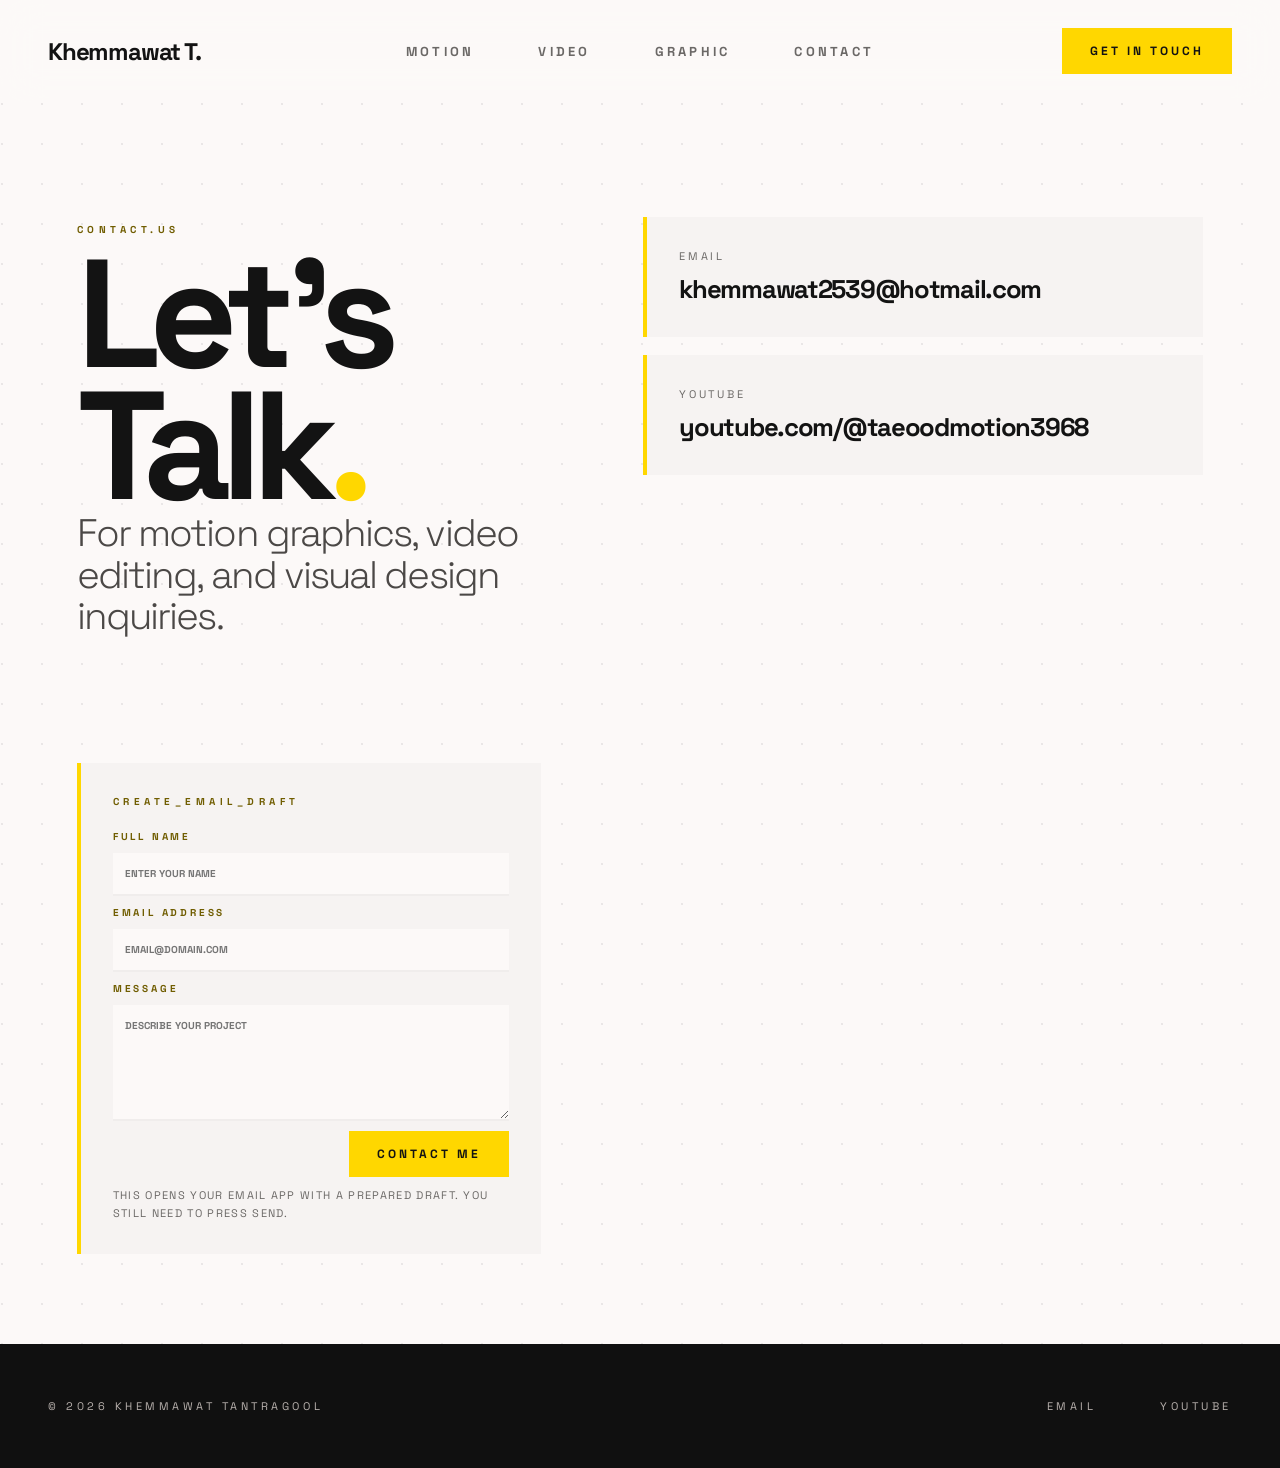
==== contact.html @ a3df1f5e "Add files via upload" ====
<!doctype html>
<html lang="en">
<head>
  <meta charset="utf-8">
  <meta name="viewport" content="width=device-width, initial-scale=1">
  <link rel="preconnect" href="https://fonts.googleapis.com">
  <link rel="preconnect" href="https://fonts.gstatic.com" crossorigin>
  <link href="https://fonts.googleapis.com/css2?family=Space+Grotesk:wght@300;400;500;700;800&display=swap" rel="stylesheet">
  <link rel="stylesheet" href="css/style.css">
  <title>Contact — Khemmawat Tantragool</title>
  <meta name="description" content="Contact Khemmawat Tantragool.">
</head>
<body>
<header class="site-header">
  <a class="brand" href="index.html">Khemmawat T.</a>
  <button class="menu-toggle" type="button" aria-label="Open menu" aria-expanded="false">Menu</button>
  <nav class="site-nav" aria-label="Primary navigation">
    <a href="motion.html">Motion</a>
    <a href="video.html">Video</a>
    <a href="graphic.html">Graphic</a>
    <a href="contact.html">Contact</a>
  </nav>
  <a class="header-cta" href="contact.html">Get In Touch</a>
</header>
<main>
  <section class="contact-page section">
    <div class="contact-hero">
      <span class="eyebrow">contact.us</span>
      <h1>Let’s<br>Talk<span class="dot">.</span></h1>
      <p>For motion graphics, video editing, and visual design inquiries.</p>
    </div>

    <div class="contact-info">
      <a class="contact-link" href="mailto:khemmawat2539@hotmail.com">
        <span>Email</span>
        <strong>khemmawat2539@hotmail.com</strong>
      </a>
      <a class="contact-link" href="https://youtube.com/@taeoodmotion3968?si=3hNbAN0YJ-oHGJOD" target="_blank" rel="noopener">
        <span>YouTube</span>
        <strong>youtube.com/@taeoodmotion3968</strong>
      </a>
    </div>

    <form class="contact-draft" id="contactForm">
      <span class="eyebrow">create_email_draft</span>
      <label>Full name <input id="contactName" name="name" placeholder="ENTER YOUR NAME" required></label>
      <label>Email address <input id="contactEmail" name="email" type="email" placeholder="EMAIL@DOMAIN.COM" required></label>
      <label>Message <textarea id="contactMessage" name="message" placeholder="DESCRIBE YOUR PROJECT" required></textarea></label>
      <button class="button primary" type="submit">Contact Me</button>
      <p class="form-note">This opens your email app with a prepared draft. You still need to press send.</p>
    </form>
  </section>
</main>
<footer class="site-footer">
  <p>© 2026 KHEMMAWAT TANTRAGOOL</p>
  <nav class="footer-links" aria-label="Footer links">
    <a href="mailto:khemmawat2539@hotmail.com">Email</a>
    <a href="https://youtube.com/@taeoodmotion3968?si=3hNbAN0YJ-oHGJOD" target="_blank" rel="noopener">YouTube</a>
  </nav>
</footer>
<div class="video-modal" id="videoModal" aria-hidden="true">
  <div class="modal-backdrop js-close-video"></div>
  <div class="modal-panel" role="dialog" aria-modal="true" aria-labelledby="modalTitle">
    <button class="modal-close js-close-video" type="button" aria-label="Close video">×</button>
    <span class="eyebrow">now_playing</span>
    <h2 id="modalTitle">Project Video</h2>
    <div class="video-frame">
      <iframe id="modalVideo" title="YouTube video player" src="" allow="autoplay; encrypted-media; picture-in-picture" allowfullscreen></iframe>
    </div>
  </div>
</div>
<script src="js/main.js"></script>
</body>
</html>
---- css/style.css ----
:root {
  --deep-carbon: #131313;
  --canvas: #ffffff;
  --surface: #fcf9f8;
  --surface-low: #f6f3f2;
  --surface-container: #f0edec;
  --gold: #ffd700;
  --gold-dark: #705d00;
  --muted: #6b6866;
}

* { box-sizing: border-box; }
html { scroll-behavior: smooth; }
body { margin: 0; font-family: "Space Grotesk", Arial, sans-serif; background: var(--surface); color: var(--deep-carbon); }
a { color: inherit; text-decoration: none; }
img { max-width: 100%; display: block; }
button { font-family: inherit; }

.site-header {
  position: sticky; top: 0; z-index: 50;
  display: grid; grid-template-columns: 1fr auto 1fr; align-items: center; gap: 24px;
  padding: 28px clamp(20px, 4vw, 48px);
  background: rgba(252, 249, 248, .85); backdrop-filter: blur(20px);
}

.brand { font-size: clamp(18px, 2vw, 24px); font-weight: 800; letter-spacing: -0.05em; }
.site-nav { display: flex; gap: clamp(28px, 5vw, 72px); font-size: 13px; font-weight: 700; letter-spacing: .25em; color: var(--muted); text-transform: uppercase; }
.site-nav a:hover { color: var(--deep-carbon); }

.header-cta, .mini-button, .button {
  justify-self: end; border: 0; border-radius: 0; background: var(--gold); color: var(--deep-carbon);
  padding: 15px 28px; font-size: 12px; font-weight: 800; letter-spacing: .25em; text-transform: uppercase;
  transition: transform .2s ease, box-shadow .2s ease, background .2s ease;
  cursor: pointer;
}
.button:hover, .header-cta:hover, .mini-button:hover { transform: translate(-4px, -4px); box-shadow: 4px 4px 0 var(--gold-dark); }
.button.ghost { background: transparent; outline: 2px solid var(--deep-carbon); box-shadow: none; }
.menu-toggle { display: none; }

.section { padding-left: clamp(24px, 6vw, 96px); padding-right: clamp(24px, 6vw, 96px); }

.hero { min-height: 68vh; display: grid; grid-template-columns: 1fr auto; gap: 40px; align-items: end; padding-top: clamp(56px, 8vw, 120px); padding-bottom: clamp(72px, 9vw, 140px); }
.hero h1, .page-hero h1, .contact-page h1 { margin: 0; font-size: clamp(74px, 12vw, 176px); line-height: .86; letter-spacing: -0.07em; font-weight: 800; }
.dot { color: var(--gold); }
.motion-bridge { width: 88px; height: 2px; margin: 52px 0 28px; background: var(--gold); }
.hero p, .page-hero p, .contact-hero p { margin: 0; max-width: 780px; color: #4b4846; font-size: clamp(24px, 3vw, 42px); line-height: 1.08; letter-spacing: -0.05em; font-weight: 300; }
.hero-actions { display: grid; gap: 18px; min-width: 260px; margin-bottom: 16px; }

.eyebrow { display: inline-block; margin-bottom: 12px; color: var(--gold-dark); font-size: 10px; font-weight: 800; letter-spacing: .45em; text-transform: uppercase; }

.profile-band {
  display: grid; grid-template-columns: 1fr 1.15fr 1.25fr; gap: clamp(32px, 6vw, 80px); align-items: center;
  padding-top: 72px; padding-bottom: 72px;
  background: radial-gradient(circle at 2px 2px, rgba(19,19,19,.08) 1px, transparent 1px), var(--surface-low);
  background-size: 40px 40px;
}
.profile-band h2, .section-head h2, .closing-contact h2 { margin: 0; font-size: clamp(42px, 6vw, 76px); line-height: .9; letter-spacing: -0.06em; }
.profile-band p { margin: 0; max-width: 460px; color: #4b4846; font-size: 17px; line-height: 1.65; }
.skill-panel { background: var(--surface); padding: 32px; border-left: 4px solid var(--gold); }
.skill-panel dl { margin: 0; }
.skill-panel div { display: grid; grid-template-columns: 1fr auto; gap: 20px; padding: 12px 0; background-image: linear-gradient(to bottom, transparent calc(100% - 2px), var(--surface-container) 0); }
.skill-panel dt { font-size: 12px; font-weight: 800; text-transform: uppercase; }
.skill-panel dd { margin: 0; color: var(--muted); font-size: 10px; letter-spacing: .12em; text-transform: uppercase; }

.portfolio-list { padding-top: 72px; padding-bottom: 96px; }
.section-head { display: flex; justify-content: space-between; align-items: end; gap: 24px; margin-top: 60px; margin-bottom: 36px; }

.work-grid { display: grid; grid-template-columns: repeat(3, 1fr); gap: clamp(24px, 3vw, 48px); }
.page-grid { row-gap: clamp(32px, 4vw, 56px); }
.work-card { background: var(--surface-container); overflow: hidden; }

.work-media {
  position: relative; display: block; width: 100%; border: 0; padding: 0; cursor: pointer;
  aspect-ratio: 16 / 9; background: var(--deep-carbon); overflow: hidden;
}
.work-media::after { content: ""; position: absolute; inset: 0; background: linear-gradient(to top, rgba(0,0,0,.65), transparent 55%); z-index: 1; }
.work-media img { width: 100%; height: 100%; object-fit: cover; filter: grayscale(100%) contrast(1.05); transition: filter .35s ease, transform .35s ease; }
.work-media:hover img { filter: grayscale(0%) contrast(1.05); transform: scale(1.035); }

.play-button { position: absolute; z-index: 2; inset: 50% auto auto 50%; width: 62px; height: 62px; transform: translate(-50%, -50%); background: var(--canvas); }
.play-button::before { content: ""; position: absolute; left: 25px; top: 20px; border-left: 17px solid var(--deep-carbon); border-top: 11px solid transparent; border-bottom: 11px solid transparent; }
.work-title { position: absolute; z-index: 2; left: 24px; bottom: 22px; color: var(--canvas); font-size: clamp(15px, 1.3vw, 22px); font-weight: 800; letter-spacing: -0.06em; text-transform: uppercase; text-align: left; }

.page-hero { padding-top: clamp(72px, 10vw, 140px); padding-bottom: 50px; }
.page-hero h1 { font-size: clamp(68px, 10vw, 130px); }
.page-hero p { margin-top: 24px; }

.back-wrap { display: flex; justify-content: center; padding: 70px 0 40px; }

.closing-contact {
  display: grid; gap: 32px; justify-items: start;
  background: var(--deep-carbon); color: var(--canvas);
  padding-top: 84px; padding-bottom: 90px;
}
.closing-contact h2 { font-size: clamp(54px, 9vw, 126px); }

.contact-page {
  min-height: 76vh;
  display: grid;
  grid-template-columns: 1fr minmax(300px, 560px);
  gap: clamp(40px, 8vw, 120px);
  padding-top: clamp(70px, 9vw, 130px);
  padding-bottom: 90px;
  background: radial-gradient(circle at 2px 2px, rgba(19,19,19,.08) 1px, transparent 1px), var(--surface);
  background-size: 40px 40px;
}
.contact-page h1 { font-size: clamp(74px, 12vw, 170px); }
.contact-info { display: grid; gap: 18px; align-self: start; }
.contact-link, .contact-draft {
  display: grid; gap: 10px;
  padding: 32px;
  background: var(--surface-low);
  border-left: 4px solid var(--gold);
}
.contact-link span, .form-note { color: var(--muted); font-size: 11px; letter-spacing: .25em; text-transform: uppercase; }
.contact-link strong { font-size: clamp(16px, 2vw, 26px); letter-spacing: -0.05em; overflow-wrap: anywhere; }
.contact-draft { margin-top: 24px; }
.contact-draft label { display: grid; gap: 10px; font-size: 10px; font-weight: 800; letter-spacing: .28em; text-transform: uppercase; color: var(--gold-dark); }
.contact-draft input, .contact-draft textarea {
  width: 100%; border: 0; border-radius: 0; border-bottom: 2px solid var(--surface-container);
  background: var(--surface); color: var(--deep-carbon); padding: 14px 12px; font: inherit; outline: 0;
}
.contact-draft input:focus, .contact-draft textarea:focus { border-bottom-color: var(--gold); }
.contact-draft textarea { min-height: 116px; resize: vertical; }
.form-note { margin: 0; line-height: 1.6; letter-spacing: .12em; }

.video-modal { position: fixed; inset: 0; z-index: 100; display: none; }
.video-modal.is-open { display: block; }
.modal-backdrop { position: absolute; inset: 0; background: rgba(19,19,19,.72); backdrop-filter: blur(10px); }
.modal-panel {
  position: relative; z-index: 1; width: min(1100px, calc(100vw - 32px)); margin: 7vh auto; padding: clamp(22px, 3vw, 42px);
  background: var(--surface); box-shadow: 0 0 40px rgba(19,19,19,.12);
}
.modal-panel h2 { margin: 0 58px 22px 0; font-size: clamp(28px, 4vw, 56px); letter-spacing: -0.06em; line-height: .95; }
.modal-close { position: absolute; top: 18px; right: 18px; width: 48px; height: 48px; border: 0; background: var(--gold); font-size: 34px; line-height: 1; cursor: pointer; }
.video-frame { aspect-ratio: 16 / 9; background: var(--deep-carbon); }
.video-frame iframe { width: 100%; height: 100%; border: 0; }

.site-footer { display: flex; justify-content: space-between; gap: 24px; padding: 44px clamp(24px, 4vw, 48px); background: #101010; color: var(--canvas); }
.site-footer p, .footer-links a { color: #b9b2ae; font-size: 11px; letter-spacing: .32em; text-transform: uppercase; }
.footer-links { display: flex; align-items: center; gap: clamp(22px, 5vw, 72px); }

@media (max-width: 900px) {
  .site-header { grid-template-columns: 1fr auto; }
  .menu-toggle { display: block; border: 0; background: var(--gold); padding: 12px 16px; font-weight: 800; letter-spacing: .18em; text-transform: uppercase; }
  .site-nav, .header-cta { display: none; }
  .site-nav.is-open { display: grid; grid-column: 1 / -1; gap: 18px; padding-top: 18px; }
  .hero, .profile-band, .contact-page { grid-template-columns: 1fr; }
  .hero-actions { width: 100%; max-width: 360px; }
  .work-grid { grid-template-columns: 1fr 1fr; }
}

@media (max-width: 620px) {
  .section { padding-left: 20px; padding-right: 20px; }
  .hero h1, .page-hero h1, .contact-page h1 { font-size: clamp(58px, 17vw, 88px); }
  .hero p, .page-hero p, .contact-hero p { font-size: 25px; }
  .section-head { align-items: start; flex-direction: column; }
  .work-grid { grid-template-columns: 1fr; }
  .contact-link, .contact-draft { padding: 24px; }
  .site-footer { flex-direction: column; }
  .footer-links { align-items: start; flex-direction: column; gap: 16px; }
  .modal-panel { margin-top: 11vh; }
}
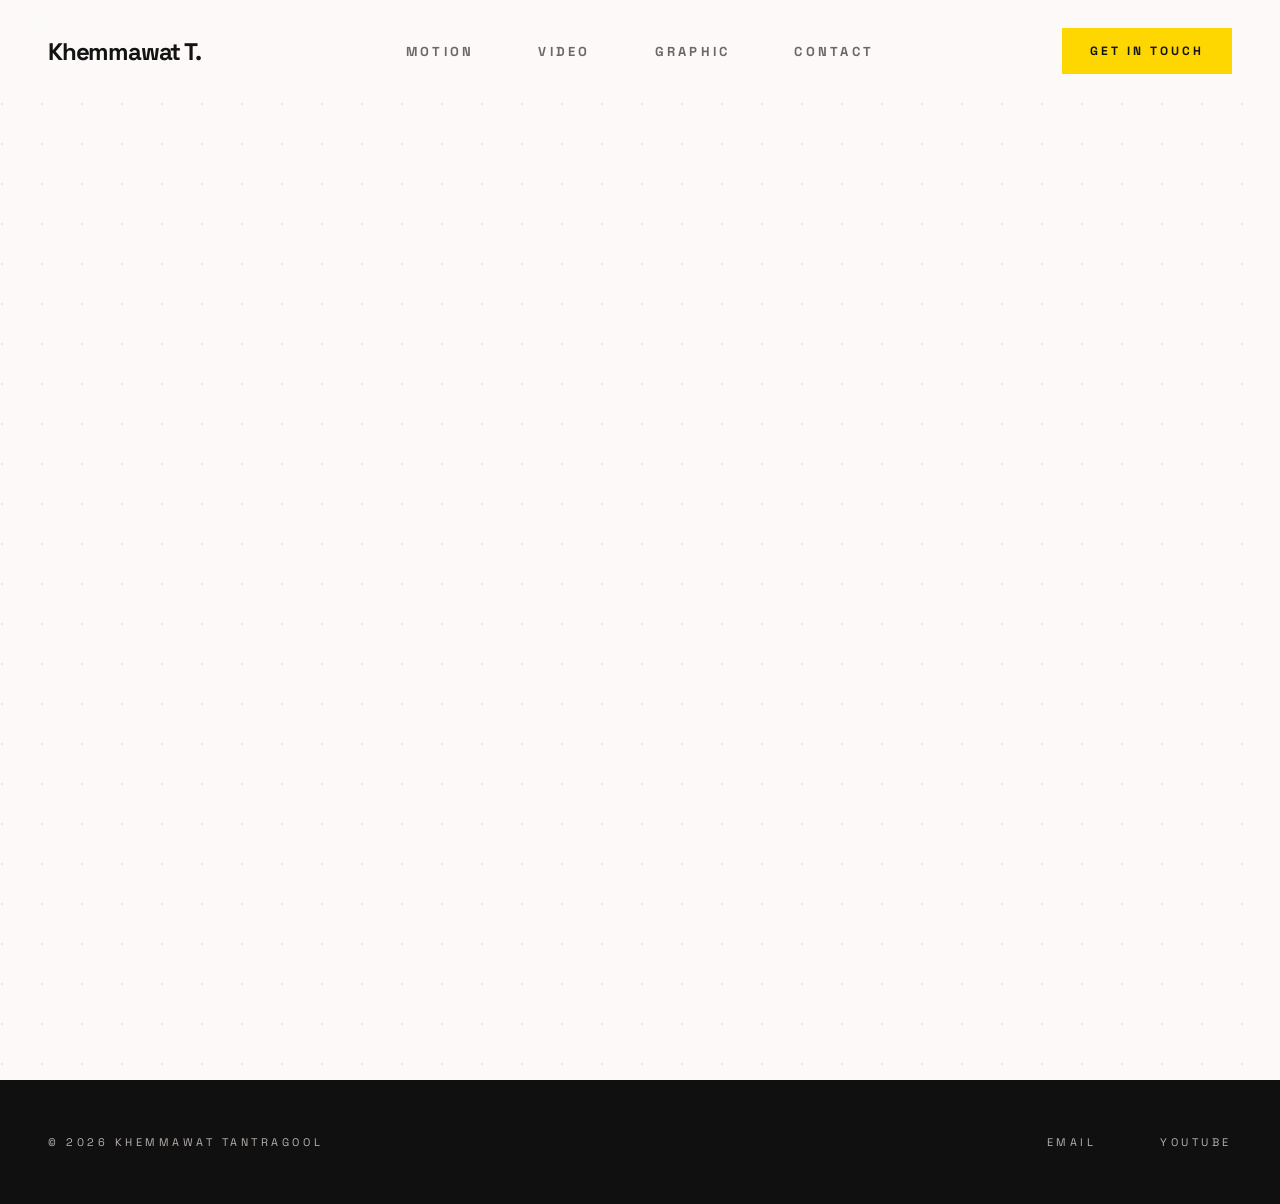
==== commit d8440af7: "Add files via upload" ====
--- a/contact.html
+++ b/contact.html
@@ -24,31 +24,25 @@
 </header>
 <main>
   <section class="contact-page section">
-    <div class="contact-hero">
+    <div class="contact-hero reveal-card">
       <span class="eyebrow">contact.us</span>
       <h1>Let’s<br>Talk<span class="dot">.</span></h1>
       <p>For motion graphics, video editing, and visual design inquiries.</p>
     </div>
-
-    <div class="contact-info">
-      <a class="contact-link" href="mailto:khemmawat2539@hotmail.com">
-        <span>Email</span>
-        <strong>khemmawat2539@hotmail.com</strong>
-      </a>
-      <a class="contact-link" href="https://youtube.com/@taeoodmotion3968?si=3hNbAN0YJ-oHGJOD" target="_blank" rel="noopener">
-        <span>YouTube</span>
-        <strong>youtube.com/@taeoodmotion3968</strong>
-      </a>
+    <div>
+      <div class="contact-info reveal-card">
+        <a class="contact-link" href="mailto:khemmawat2539@hotmail.com"><span>Email</span><strong>khemmawat2539@hotmail.com</strong></a>
+        <a class="contact-link" href="https://youtube.com/@taeoodmotion3968?si=3hNbAN0YJ-oHGJOD" target="_blank" rel="noopener"><span>YouTube</span><strong>youtube.com/@taeoodmotion3968</strong></a>
+      </div>
+      <form class="contact-draft reveal-card" id="contactForm">
+        <span class="eyebrow">create_email_draft</span>
+        <label>Full name <input id="contactName" name="name" placeholder="ENTER YOUR NAME" required></label>
+        <label>Email address <input id="contactEmail" name="email" type="email" placeholder="EMAIL@DOMAIN.COM" required></label>
+        <label>Message <textarea id="contactMessage" name="message" placeholder="DESCRIBE YOUR PROJECT" required></textarea></label>
+        <button class="button primary" type="submit">Contact Me</button>
+        <p class="form-note">This opens your email app with a prepared draft. You still need to press send.</p>
+      </form>
     </div>
-
-    <form class="contact-draft" id="contactForm">
-      <span class="eyebrow">create_email_draft</span>
-      <label>Full name <input id="contactName" name="name" placeholder="ENTER YOUR NAME" required></label>
-      <label>Email address <input id="contactEmail" name="email" type="email" placeholder="EMAIL@DOMAIN.COM" required></label>
-      <label>Message <textarea id="contactMessage" name="message" placeholder="DESCRIBE YOUR PROJECT" required></textarea></label>
-      <button class="button primary" type="submit">Contact Me</button>
-      <p class="form-note">This opens your email app with a prepared draft. You still need to press send.</p>
-    </form>
   </section>
 </main>
 <footer class="site-footer">
@@ -67,8 +61,11 @@
     <div class="video-frame">
       <iframe id="modalVideo" title="YouTube video player" src="" allow="autoplay; encrypted-media; picture-in-picture" allowfullscreen></iframe>
     </div>
+    <a class="watch-youtube" id="watchYouTube" href="#" target="_blank" rel="noopener">Watch on YouTube →</a>
   </div>
 </div>
+<button class="to-top" id="toTop" type="button" aria-label="Scroll to top">↑</button>
+<div class="mouse-dot" id="mouseDot" aria-hidden="true"></div>
 <script src="js/main.js"></script>
 </body>
 </html>
--- a/css/style.css
+++ b/css/style.css
@@ -1,163 +1 @@
-:root {
-  --deep-carbon: #131313;
-  --canvas: #ffffff;
-  --surface: #fcf9f8;
-  --surface-low: #f6f3f2;
-  --surface-container: #f0edec;
-  --gold: #ffd700;
-  --gold-dark: #705d00;
-  --muted: #6b6866;
-}
-
-* { box-sizing: border-box; }
-html { scroll-behavior: smooth; }
-body { margin: 0; font-family: "Space Grotesk", Arial, sans-serif; background: var(--surface); color: var(--deep-carbon); }
-a { color: inherit; text-decoration: none; }
-img { max-width: 100%; display: block; }
-button { font-family: inherit; }
-
-.site-header {
-  position: sticky; top: 0; z-index: 50;
-  display: grid; grid-template-columns: 1fr auto 1fr; align-items: center; gap: 24px;
-  padding: 28px clamp(20px, 4vw, 48px);
-  background: rgba(252, 249, 248, .85); backdrop-filter: blur(20px);
-}
-
-.brand { font-size: clamp(18px, 2vw, 24px); font-weight: 800; letter-spacing: -0.05em; }
-.site-nav { display: flex; gap: clamp(28px, 5vw, 72px); font-size: 13px; font-weight: 700; letter-spacing: .25em; color: var(--muted); text-transform: uppercase; }
-.site-nav a:hover { color: var(--deep-carbon); }
-
-.header-cta, .mini-button, .button {
-  justify-self: end; border: 0; border-radius: 0; background: var(--gold); color: var(--deep-carbon);
-  padding: 15px 28px; font-size: 12px; font-weight: 800; letter-spacing: .25em; text-transform: uppercase;
-  transition: transform .2s ease, box-shadow .2s ease, background .2s ease;
-  cursor: pointer;
-}
-.button:hover, .header-cta:hover, .mini-button:hover { transform: translate(-4px, -4px); box-shadow: 4px 4px 0 var(--gold-dark); }
-.button.ghost { background: transparent; outline: 2px solid var(--deep-carbon); box-shadow: none; }
-.menu-toggle { display: none; }
-
-.section { padding-left: clamp(24px, 6vw, 96px); padding-right: clamp(24px, 6vw, 96px); }
-
-.hero { min-height: 68vh; display: grid; grid-template-columns: 1fr auto; gap: 40px; align-items: end; padding-top: clamp(56px, 8vw, 120px); padding-bottom: clamp(72px, 9vw, 140px); }
-.hero h1, .page-hero h1, .contact-page h1 { margin: 0; font-size: clamp(74px, 12vw, 176px); line-height: .86; letter-spacing: -0.07em; font-weight: 800; }
-.dot { color: var(--gold); }
-.motion-bridge { width: 88px; height: 2px; margin: 52px 0 28px; background: var(--gold); }
-.hero p, .page-hero p, .contact-hero p { margin: 0; max-width: 780px; color: #4b4846; font-size: clamp(24px, 3vw, 42px); line-height: 1.08; letter-spacing: -0.05em; font-weight: 300; }
-.hero-actions { display: grid; gap: 18px; min-width: 260px; margin-bottom: 16px; }
-
-.eyebrow { display: inline-block; margin-bottom: 12px; color: var(--gold-dark); font-size: 10px; font-weight: 800; letter-spacing: .45em; text-transform: uppercase; }
-
-.profile-band {
-  display: grid; grid-template-columns: 1fr 1.15fr 1.25fr; gap: clamp(32px, 6vw, 80px); align-items: center;
-  padding-top: 72px; padding-bottom: 72px;
-  background: radial-gradient(circle at 2px 2px, rgba(19,19,19,.08) 1px, transparent 1px), var(--surface-low);
-  background-size: 40px 40px;
-}
-.profile-band h2, .section-head h2, .closing-contact h2 { margin: 0; font-size: clamp(42px, 6vw, 76px); line-height: .9; letter-spacing: -0.06em; }
-.profile-band p { margin: 0; max-width: 460px; color: #4b4846; font-size: 17px; line-height: 1.65; }
-.skill-panel { background: var(--surface); padding: 32px; border-left: 4px solid var(--gold); }
-.skill-panel dl { margin: 0; }
-.skill-panel div { display: grid; grid-template-columns: 1fr auto; gap: 20px; padding: 12px 0; background-image: linear-gradient(to bottom, transparent calc(100% - 2px), var(--surface-container) 0); }
-.skill-panel dt { font-size: 12px; font-weight: 800; text-transform: uppercase; }
-.skill-panel dd { margin: 0; color: var(--muted); font-size: 10px; letter-spacing: .12em; text-transform: uppercase; }
-
-.portfolio-list { padding-top: 72px; padding-bottom: 96px; }
-.section-head { display: flex; justify-content: space-between; align-items: end; gap: 24px; margin-top: 60px; margin-bottom: 36px; }
-
-.work-grid { display: grid; grid-template-columns: repeat(3, 1fr); gap: clamp(24px, 3vw, 48px); }
-.page-grid { row-gap: clamp(32px, 4vw, 56px); }
-.work-card { background: var(--surface-container); overflow: hidden; }
-
-.work-media {
-  position: relative; display: block; width: 100%; border: 0; padding: 0; cursor: pointer;
-  aspect-ratio: 16 / 9; background: var(--deep-carbon); overflow: hidden;
-}
-.work-media::after { content: ""; position: absolute; inset: 0; background: linear-gradient(to top, rgba(0,0,0,.65), transparent 55%); z-index: 1; }
-.work-media img { width: 100%; height: 100%; object-fit: cover; filter: grayscale(100%) contrast(1.05); transition: filter .35s ease, transform .35s ease; }
-.work-media:hover img { filter: grayscale(0%) contrast(1.05); transform: scale(1.035); }
-
-.play-button { position: absolute; z-index: 2; inset: 50% auto auto 50%; width: 62px; height: 62px; transform: translate(-50%, -50%); background: var(--canvas); }
-.play-button::before { content: ""; position: absolute; left: 25px; top: 20px; border-left: 17px solid var(--deep-carbon); border-top: 11px solid transparent; border-bottom: 11px solid transparent; }
-.work-title { position: absolute; z-index: 2; left: 24px; bottom: 22px; color: var(--canvas); font-size: clamp(15px, 1.3vw, 22px); font-weight: 800; letter-spacing: -0.06em; text-transform: uppercase; text-align: left; }
-
-.page-hero { padding-top: clamp(72px, 10vw, 140px); padding-bottom: 50px; }
-.page-hero h1 { font-size: clamp(68px, 10vw, 130px); }
-.page-hero p { margin-top: 24px; }
-
-.back-wrap { display: flex; justify-content: center; padding: 70px 0 40px; }
-
-.closing-contact {
-  display: grid; gap: 32px; justify-items: start;
-  background: var(--deep-carbon); color: var(--canvas);
-  padding-top: 84px; padding-bottom: 90px;
-}
-.closing-contact h2 { font-size: clamp(54px, 9vw, 126px); }
-
-.contact-page {
-  min-height: 76vh;
-  display: grid;
-  grid-template-columns: 1fr minmax(300px, 560px);
-  gap: clamp(40px, 8vw, 120px);
-  padding-top: clamp(70px, 9vw, 130px);
-  padding-bottom: 90px;
-  background: radial-gradient(circle at 2px 2px, rgba(19,19,19,.08) 1px, transparent 1px), var(--surface);
-  background-size: 40px 40px;
-}
-.contact-page h1 { font-size: clamp(74px, 12vw, 170px); }
-.contact-info { display: grid; gap: 18px; align-self: start; }
-.contact-link, .contact-draft {
-  display: grid; gap: 10px;
-  padding: 32px;
-  background: var(--surface-low);
-  border-left: 4px solid var(--gold);
-}
-.contact-link span, .form-note { color: var(--muted); font-size: 11px; letter-spacing: .25em; text-transform: uppercase; }
-.contact-link strong { font-size: clamp(16px, 2vw, 26px); letter-spacing: -0.05em; overflow-wrap: anywhere; }
-.contact-draft { margin-top: 24px; }
-.contact-draft label { display: grid; gap: 10px; font-size: 10px; font-weight: 800; letter-spacing: .28em; text-transform: uppercase; color: var(--gold-dark); }
-.contact-draft input, .contact-draft textarea {
-  width: 100%; border: 0; border-radius: 0; border-bottom: 2px solid var(--surface-container);
-  background: var(--surface); color: var(--deep-carbon); padding: 14px 12px; font: inherit; outline: 0;
-}
-.contact-draft input:focus, .contact-draft textarea:focus { border-bottom-color: var(--gold); }
-.contact-draft textarea { min-height: 116px; resize: vertical; }
-.form-note { margin: 0; line-height: 1.6; letter-spacing: .12em; }
-
-.video-modal { position: fixed; inset: 0; z-index: 100; display: none; }
-.video-modal.is-open { display: block; }
-.modal-backdrop { position: absolute; inset: 0; background: rgba(19,19,19,.72); backdrop-filter: blur(10px); }
-.modal-panel {
-  position: relative; z-index: 1; width: min(1100px, calc(100vw - 32px)); margin: 7vh auto; padding: clamp(22px, 3vw, 42px);
-  background: var(--surface); box-shadow: 0 0 40px rgba(19,19,19,.12);
-}
-.modal-panel h2 { margin: 0 58px 22px 0; font-size: clamp(28px, 4vw, 56px); letter-spacing: -0.06em; line-height: .95; }
-.modal-close { position: absolute; top: 18px; right: 18px; width: 48px; height: 48px; border: 0; background: var(--gold); font-size: 34px; line-height: 1; cursor: pointer; }
-.video-frame { aspect-ratio: 16 / 9; background: var(--deep-carbon); }
-.video-frame iframe { width: 100%; height: 100%; border: 0; }
-
-.site-footer { display: flex; justify-content: space-between; gap: 24px; padding: 44px clamp(24px, 4vw, 48px); background: #101010; color: var(--canvas); }
-.site-footer p, .footer-links a { color: #b9b2ae; font-size: 11px; letter-spacing: .32em; text-transform: uppercase; }
-.footer-links { display: flex; align-items: center; gap: clamp(22px, 5vw, 72px); }
-
-@media (max-width: 900px) {
-  .site-header { grid-template-columns: 1fr auto; }
-  .menu-toggle { display: block; border: 0; background: var(--gold); padding: 12px 16px; font-weight: 800; letter-spacing: .18em; text-transform: uppercase; }
-  .site-nav, .header-cta { display: none; }
-  .site-nav.is-open { display: grid; grid-column: 1 / -1; gap: 18px; padding-top: 18px; }
-  .hero, .profile-band, .contact-page { grid-template-columns: 1fr; }
-  .hero-actions { width: 100%; max-width: 360px; }
-  .work-grid { grid-template-columns: 1fr 1fr; }
-}
-
-@media (max-width: 620px) {
-  .section { padding-left: 20px; padding-right: 20px; }
-  .hero h1, .page-hero h1, .contact-page h1 { font-size: clamp(58px, 17vw, 88px); }
-  .hero p, .page-hero p, .contact-hero p { font-size: 25px; }
-  .section-head { align-items: start; flex-direction: column; }
-  .work-grid { grid-template-columns: 1fr; }
-  .contact-link, .contact-draft { padding: 24px; }
-  .site-footer { flex-direction: column; }
-  .footer-links { align-items: start; flex-direction: column; gap: 16px; }
-  .modal-panel { margin-top: 11vh; }
-}
+:root{--deep-carbon:#131313;--canvas:#fff;--surface:#fcf9f8;--surface-low:#f6f3f2;--surface-container:#f0edec;--gold:#ffd700;--gold-dark:#705d00;--muted:#6b6866}*{box-sizing:border-box}html{scroll-behavior:smooth}body{margin:0;font-family:"Space Grotesk",Arial,sans-serif;background:var(--surface);color:var(--deep-carbon)}a{color:inherit;text-decoration:none}img{max-width:100%;display:block}button{font-family:inherit}.site-header{position:sticky;top:0;z-index:50;display:grid;grid-template-columns:1fr auto 1fr;align-items:center;gap:24px;padding:28px clamp(20px,4vw,48px);background:rgba(252,249,248,.85);backdrop-filter:blur(20px)}.brand{font-size:clamp(18px,2vw,24px);font-weight:800;letter-spacing:-.05em}.site-nav{display:flex;gap:clamp(28px,5vw,72px);font-size:13px;font-weight:700;letter-spacing:.25em;color:var(--muted);text-transform:uppercase}.site-nav a:hover{color:var(--deep-carbon)}.header-cta,.mini-button,.button{justify-self:end;border:0;border-radius:0;background:var(--gold);color:var(--deep-carbon);padding:15px 28px;font-size:12px;font-weight:800;letter-spacing:.25em;text-transform:uppercase;transition:transform .2s ease,box-shadow .2s ease,background .2s ease;cursor:pointer}.button:hover,.header-cta:hover,.mini-button:hover{transform:translate(-4px,-4px);box-shadow:4px 4px 0 var(--gold-dark)}.button.ghost{background:transparent;outline:2px solid var(--deep-carbon);box-shadow:none}.menu-toggle{display:none}.section{padding-left:clamp(24px,6vw,96px);padding-right:clamp(24px,6vw,96px)}.hero{min-height:68vh;display:grid;grid-template-columns:1fr auto;gap:40px;align-items:end;padding-top:clamp(56px,8vw,120px);padding-bottom:clamp(72px,9vw,140px)}.hero h1,.page-hero h1,.contact-page h1{margin:0;font-size:clamp(74px,12vw,176px);line-height:.86;letter-spacing:-.07em;font-weight:800}.dot{color:var(--gold)}.motion-bridge{width:88px;height:2px;margin:52px 0 28px;background:var(--gold)}.hero p,.page-hero p,.contact-hero p{margin:0;max-width:780px;color:#4b4846;font-size:clamp(24px,3vw,42px);line-height:1.08;letter-spacing:-.05em;font-weight:300}.hero-actions{display:grid;gap:18px;min-width:260px;margin-bottom:16px}.eyebrow{display:inline-block;margin-bottom:12px;color:var(--gold-dark);font-size:10px;font-weight:800;letter-spacing:.45em;text-transform:uppercase}.project-count{display:inline-block;margin-top:12px;color:var(--gold-dark);font-size:12px;font-weight:800;letter-spacing:.32em;text-transform:uppercase}.hero-count{margin:18px 0 24px}.profile-band{display:grid;grid-template-columns:1fr 1.15fr 1.25fr;gap:clamp(32px,6vw,80px);align-items:center;padding-top:72px;padding-bottom:72px;background:radial-gradient(circle at 2px 2px,rgba(19,19,19,.08) 1px,transparent 1px),var(--surface-low);background-size:40px 40px}.profile-band h2,.section-head h2,.closing-contact h2{margin:0;font-size:clamp(42px,6vw,76px);line-height:.9;letter-spacing:-.06em}.profile-band p{margin:0;max-width:460px;color:#4b4846;font-size:17px;line-height:1.65}.skill-panel{background:var(--surface);padding:32px;border-left:4px solid var(--gold)}.skill-panel dl{margin:0}.skill-panel div{display:grid;grid-template-columns:1fr auto;gap:20px;padding:12px 0;background-image:linear-gradient(to bottom,transparent calc(100% - 2px),var(--surface-container) 0)}.skill-panel dt{font-size:12px;font-weight:800;text-transform:uppercase}.skill-panel dd{margin:0;color:var(--muted);font-size:10px;letter-spacing:.12em;text-transform:uppercase}.portfolio-list{padding-top:72px;padding-bottom:96px}.section-head{display:flex;justify-content:space-between;align-items:end;gap:24px;margin-top:60px;margin-bottom:36px}.work-grid{display:grid;grid-template-columns:repeat(3,1fr);gap:clamp(24px,3vw,48px)}.page-grid{row-gap:clamp(32px,4vw,56px)}.work-card{background:var(--surface-container);overflow:hidden}.work-media{position:relative;display:block;width:100%;border:0;padding:0;cursor:pointer;aspect-ratio:16/9;background:var(--deep-carbon);overflow:hidden}.work-media::after{content:"";position:absolute;inset:0;background:linear-gradient(to top,rgba(0,0,0,.65),transparent 55%);z-index:1}.work-media img{width:100%;height:100%;object-fit:cover;filter:grayscale(100%) contrast(1.05);transition:filter .35s ease,transform .35s ease}.work-media:hover img,.work-card.is-active .work-media img{filter:grayscale(0%) contrast(1.05);transform:scale(1.035)}.play-button{position:absolute;z-index:2;inset:50% auto auto 50%;width:62px;height:62px;transform:translate(-50%,-50%);border:1px solid var(--gold);border-radius:50%;background:rgba(19,19,19,.38);backdrop-filter:blur(6px);transition:transform .2s ease,border-width .2s ease,background .2s ease}.work-media:hover .play-button,.work-card.is-active .play-button{transform:translate(-50%,-50%) scale(1.08);border-width:2px;background:rgba(19,19,19,.48)}.play-button::before{content:"";position:absolute;left:25px;top:20px;border-left:17px solid var(--canvas);border-top:11px solid transparent;border-bottom:11px solid transparent}.work-title{position:absolute;z-index:2;left:24px;bottom:22px;color:var(--canvas);font-size:clamp(15px,1.3vw,22px);font-weight:800;letter-spacing:-.06em;text-transform:uppercase;text-align:left}.playlist-card{background:var(--gold);min-height:100%}.playlist-link{display:flex;flex-direction:column;justify-content:space-between;min-height:100%;aspect-ratio:16/9;padding:clamp(24px,3vw,42px);background:var(--gold);color:var(--deep-carbon);transition:transform .25s ease,box-shadow .25s ease}.playlist-link:hover{transform:translate(-4px,-4px) scale(1.01);box-shadow:8px 8px 0 var(--gold-dark)}.playlist-count{font-size:clamp(32px,4vw,58px);font-weight:800;line-height:.88;letter-spacing:-.07em;text-transform:uppercase}.playlist-label{font-size:clamp(14px,1.4vw,22px);font-weight:800;line-height:1.05;letter-spacing:.12em;text-transform:uppercase}.page-hero{padding-top:clamp(72px,10vw,140px);padding-bottom:50px}.page-hero h1{font-size:clamp(68px,10vw,130px)}.page-hero p{margin-top:8px}.back-wrap{display:flex;justify-content:center;padding:70px 0 40px}.closing-contact{display:grid;gap:32px;justify-items:start;background:var(--deep-carbon);color:var(--canvas);padding-top:84px;padding-bottom:90px}.closing-contact h2{font-size:clamp(54px,9vw,126px)}.contact-page{min-height:76vh;display:grid;grid-template-columns:1fr minmax(300px,560px);gap:clamp(40px,8vw,120px);padding-top:clamp(70px,9vw,130px);padding-bottom:90px;background:radial-gradient(circle at 2px 2px,rgba(19,19,19,.08) 1px,transparent 1px),var(--surface);background-size:40px 40px}.contact-page h1{font-size:clamp(74px,12vw,170px)}.contact-info{display:grid;gap:18px;align-self:start}.contact-link,.contact-draft{display:grid;gap:10px;padding:32px;background:var(--surface-low);border-left:4px solid var(--gold)}.contact-link span,.form-note{color:var(--muted);font-size:11px;letter-spacing:.25em;text-transform:uppercase}.contact-link strong{font-size:clamp(16px,2vw,26px);letter-spacing:-.05em;overflow-wrap:anywhere}.contact-draft{margin-top:24px}.contact-draft label{display:grid;gap:10px;font-size:10px;font-weight:800;letter-spacing:.28em;text-transform:uppercase;color:var(--gold-dark)}.contact-draft input,.contact-draft textarea{width:100%;border:0;border-radius:0;border-bottom:2px solid var(--surface-container);background:var(--surface);color:var(--deep-carbon);padding:14px 12px;font:inherit;outline:0}.contact-draft input:focus,.contact-draft textarea:focus{border-bottom-color:var(--gold)}.contact-draft textarea{min-height:116px;resize:vertical}.form-note{margin:0;line-height:1.6;letter-spacing:.12em}.video-modal{position:fixed;inset:0;z-index:100;display:none}.video-modal.is-open{display:block}.modal-backdrop{position:absolute;inset:0;background:rgba(19,19,19,.72);backdrop-filter:blur(10px)}.modal-panel{position:relative;z-index:1;width:min(1100px,calc(100vw - 32px));margin:7vh auto;padding:clamp(22px,3vw,42px);background:var(--surface);box-shadow:0 0 40px rgba(19,19,19,.12)}.modal-panel h2{margin:0 58px 22px 0;font-size:clamp(28px,4vw,56px);letter-spacing:-.06em;line-height:.95}.modal-close{position:absolute;top:18px;right:18px;width:48px;height:48px;border:0;background:var(--gold);font-size:34px;line-height:1;cursor:pointer}.video-frame{aspect-ratio:16/9;background:var(--deep-carbon)}.video-frame iframe{width:100%;height:100%;border:0}.watch-youtube{display:inline-block;margin-top:18px;color:var(--gold-dark);font-size:12px;font-weight:800;letter-spacing:.22em;text-transform:uppercase}.to-top{position:fixed;right:22px;bottom:22px;z-index:60;width:48px;height:48px;border:0;border-radius:0;background:var(--gold);color:var(--deep-carbon);font-size:24px;font-weight:800;cursor:pointer;opacity:0;transform:translateY(20px);pointer-events:none;transition:opacity .25s ease,transform .25s ease,box-shadow .2s ease}.to-top.is-visible{opacity:1;transform:translateY(0);pointer-events:auto}.to-top:hover{box-shadow:4px 4px 0 var(--gold-dark);transform:translate(-4px,-4px)}.mouse-dot{position:fixed;z-index:200;left:0;top:0;width:13px;height:13px;border-radius:50%;background:var(--gold);pointer-events:none;opacity:0;transform:translate(-50%,-50%);transition:opacity .18s ease,width .18s ease,height .18s ease;mix-blend-mode:normal}.mouse-dot.is-visible{opacity:1}.reveal-card{opacity:0;transform:translateY(28px);transition:opacity .55s ease,transform .55s ease}.reveal-card.is-revealed{opacity:1;transform:translateY(0)}.site-footer{display:flex;justify-content:space-between;gap:24px;padding:44px clamp(24px,4vw,48px);background:#101010;color:var(--canvas)}.site-footer p,.footer-links a{color:#b9b2ae;font-size:11px;letter-spacing:.32em;text-transform:uppercase}.footer-links{display:flex;align-items:center;gap:clamp(22px,5vw,72px)}@media (max-width:900px){.site-header{grid-template-columns:1fr auto}.menu-toggle{display:block;border:0;background:var(--gold);padding:12px 16px;font-weight:800;letter-spacing:.18em;text-transform:uppercase}.site-nav,.header-cta{display:none}.site-nav.is-open{display:grid;grid-column:1/-1;gap:18px;padding-top:18px}.hero,.profile-band,.contact-page{grid-template-columns:1fr}.hero-actions{width:100%;max-width:360px}.work-grid{grid-template-columns:1fr 1fr}}@media (max-width:620px){.section{padding-left:20px;padding-right:20px}.hero{padding-top:56px;padding-bottom:72px}.hero h1,.page-hero h1,.contact-page h1{font-size:clamp(58px,17vw,88px)}.hero p,.page-hero p,.contact-hero p{font-size:25px}.section-head{align-items:start;flex-direction:column}.work-grid{grid-template-columns:1fr}.featured-grid .work-card:nth-child(n+2){display:none}.portfolio-list{padding-top:40px;padding-bottom:64px}.section-head{margin-top:42px;margin-bottom:22px}.profile-band{padding-top:56px;padding-bottom:56px}.contact-link,.contact-draft{padding:24px}.site-footer{flex-direction:column}.footer-links{align-items:start;flex-direction:column;gap:16px}.modal-panel{margin-top:11vh}.mouse-dot{display:none}.work-media img{filter:grayscale(0%) contrast(1.05)}.play-button{width:54px;height:54px}.play-button::before{left:22px;top:17px}}
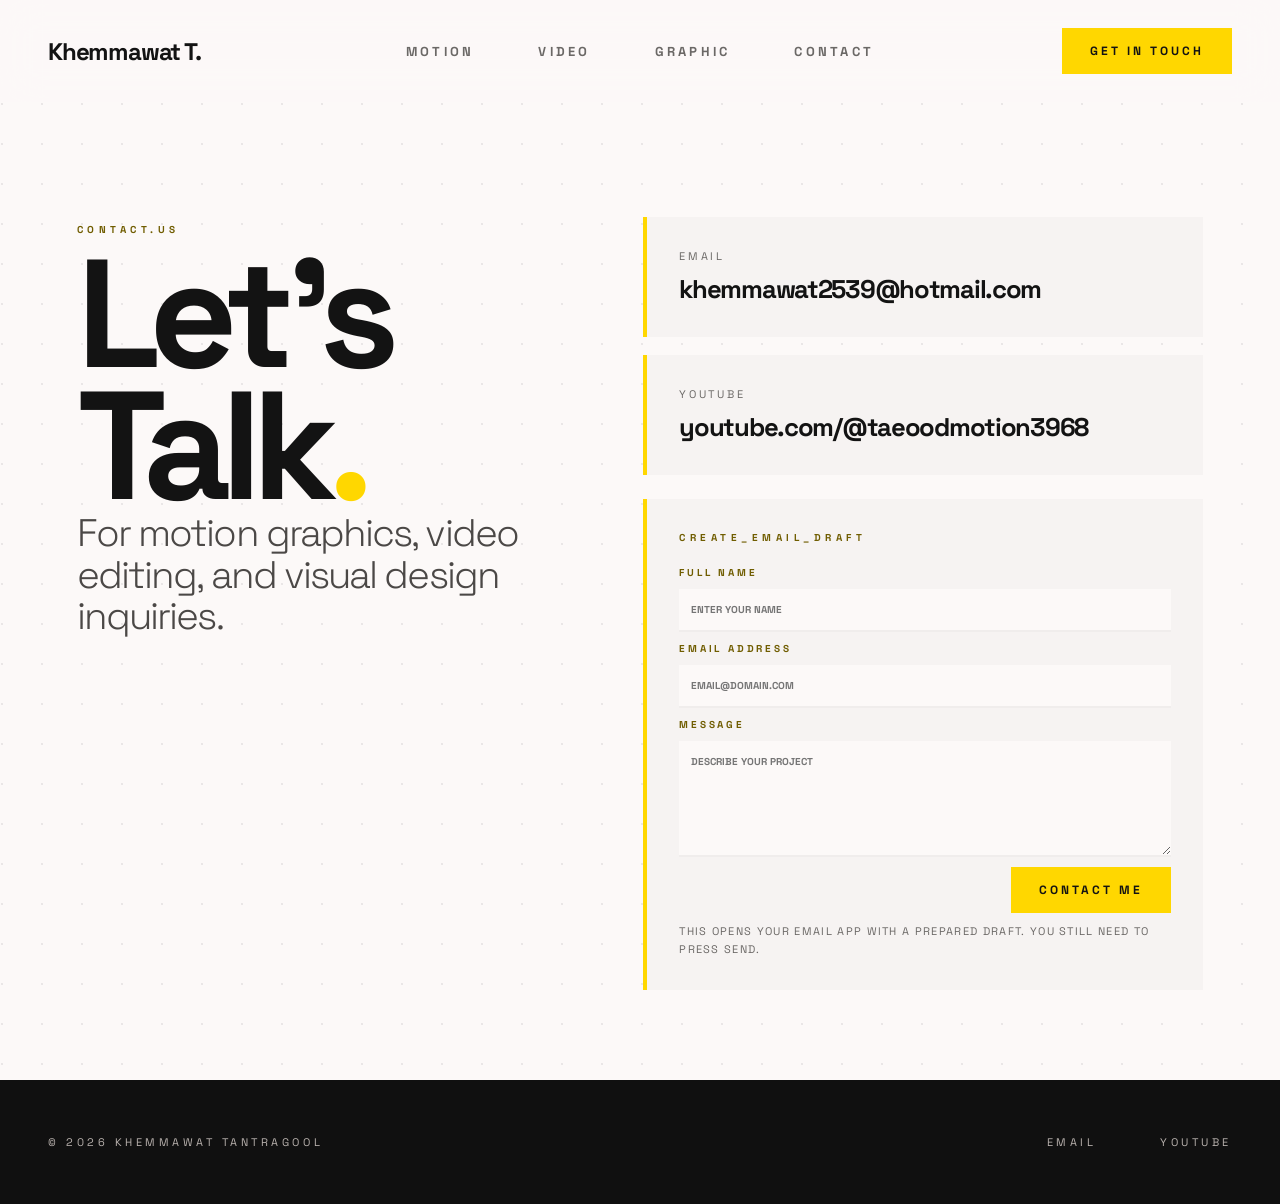
==== commit 92cf756c: "Add files via upload" ====
--- a/contact.html
+++ b/contact.html
@@ -1,14 +1,14 @@
 <!doctype html>
 <html lang="en">
 <head>
-  <meta charset="utf-8">
-  <meta name="viewport" content="width=device-width, initial-scale=1">
-  <link rel="preconnect" href="https://fonts.googleapis.com">
-  <link rel="preconnect" href="https://fonts.gstatic.com" crossorigin>
-  <link href="https://fonts.googleapis.com/css2?family=Space+Grotesk:wght@300;400;500;700;800&display=swap" rel="stylesheet">
-  <link rel="stylesheet" href="css/style.css">
-  <title>Contact — Khemmawat Tantragool</title>
-  <meta name="description" content="Contact Khemmawat Tantragool.">
+<meta charset="utf-8">
+<meta name="viewport" content="width=device-width, initial-scale=1">
+<link rel="preconnect" href="https://fonts.googleapis.com">
+<link rel="preconnect" href="https://fonts.gstatic.com" crossorigin>
+<link href="https://fonts.googleapis.com/css2?family=Space+Grotesk:wght@300;400;500;700;800&display=swap" rel="stylesheet">
+<link rel="stylesheet" href="css/style.css">
+<title>Contact — Khemmawat Tantragool</title>
+<meta name="description" content="Contact Khemmawat Tantragool.">
 </head>
 <body>
 <header class="site-header">
@@ -22,19 +22,28 @@
   </nav>
   <a class="header-cta" href="contact.html">Get In Touch</a>
 </header>
+
 <main>
   <section class="contact-page section">
-    <div class="contact-hero reveal-card">
+    <div class="contact-hero js-reveal">
       <span class="eyebrow">contact.us</span>
       <h1>Let’s<br>Talk<span class="dot">.</span></h1>
       <p>For motion graphics, video editing, and visual design inquiries.</p>
     </div>
+
     <div>
-      <div class="contact-info reveal-card">
-        <a class="contact-link" href="mailto:khemmawat2539@hotmail.com"><span>Email</span><strong>khemmawat2539@hotmail.com</strong></a>
-        <a class="contact-link" href="https://youtube.com/@taeoodmotion3968?si=3hNbAN0YJ-oHGJOD" target="_blank" rel="noopener"><span>YouTube</span><strong>youtube.com/@taeoodmotion3968</strong></a>
+      <div class="contact-info js-reveal">
+        <a class="contact-link" href="mailto:khemmawat2539@hotmail.com">
+          <span>Email</span>
+          <strong>khemmawat2539@hotmail.com</strong>
+        </a>
+        <a class="contact-link" href="https://youtube.com/@taeoodmotion3968?si=3hNbAN0YJ-oHGJOD" target="_blank" rel="noopener">
+          <span>YouTube</span>
+          <strong>youtube.com/@taeoodmotion3968</strong>
+        </a>
       </div>
-      <form class="contact-draft reveal-card" id="contactForm">
+
+      <form class="contact-draft js-reveal" id="contactForm">
         <span class="eyebrow">create_email_draft</span>
         <label>Full name <input id="contactName" name="name" placeholder="ENTER YOUR NAME" required></label>
         <label>Email address <input id="contactEmail" name="email" type="email" placeholder="EMAIL@DOMAIN.COM" required></label>
@@ -45,6 +54,7 @@
     </div>
   </section>
 </main>
+
 <footer class="site-footer">
   <p>© 2026 KHEMMAWAT TANTRAGOOL</p>
   <nav class="footer-links" aria-label="Footer links">
@@ -68,4 +78,4 @@
 <div class="mouse-dot" id="mouseDot" aria-hidden="true"></div>
 <script src="js/main.js"></script>
 </body>
-</html>+</html>
--- a/css/style.css
+++ b/css/style.css
@@ -1 +1,407 @@
-:root{--deep-carbon:#131313;--canvas:#fff;--surface:#fcf9f8;--surface-low:#f6f3f2;--surface-container:#f0edec;--gold:#ffd700;--gold-dark:#705d00;--muted:#6b6866}*{box-sizing:border-box}html{scroll-behavior:smooth}body{margin:0;font-family:"Space Grotesk",Arial,sans-serif;background:var(--surface);color:var(--deep-carbon)}a{color:inherit;text-decoration:none}img{max-width:100%;display:block}button{font-family:inherit}.site-header{position:sticky;top:0;z-index:50;display:grid;grid-template-columns:1fr auto 1fr;align-items:center;gap:24px;padding:28px clamp(20px,4vw,48px);background:rgba(252,249,248,.85);backdrop-filter:blur(20px)}.brand{font-size:clamp(18px,2vw,24px);font-weight:800;letter-spacing:-.05em}.site-nav{display:flex;gap:clamp(28px,5vw,72px);font-size:13px;font-weight:700;letter-spacing:.25em;color:var(--muted);text-transform:uppercase}.site-nav a:hover{color:var(--deep-carbon)}.header-cta,.mini-button,.button{justify-self:end;border:0;border-radius:0;background:var(--gold);color:var(--deep-carbon);padding:15px 28px;font-size:12px;font-weight:800;letter-spacing:.25em;text-transform:uppercase;transition:transform .2s ease,box-shadow .2s ease,background .2s ease;cursor:pointer}.button:hover,.header-cta:hover,.mini-button:hover{transform:translate(-4px,-4px);box-shadow:4px 4px 0 var(--gold-dark)}.button.ghost{background:transparent;outline:2px solid var(--deep-carbon);box-shadow:none}.menu-toggle{display:none}.section{padding-left:clamp(24px,6vw,96px);padding-right:clamp(24px,6vw,96px)}.hero{min-height:68vh;display:grid;grid-template-columns:1fr auto;gap:40px;align-items:end;padding-top:clamp(56px,8vw,120px);padding-bottom:clamp(72px,9vw,140px)}.hero h1,.page-hero h1,.contact-page h1{margin:0;font-size:clamp(74px,12vw,176px);line-height:.86;letter-spacing:-.07em;font-weight:800}.dot{color:var(--gold)}.motion-bridge{width:88px;height:2px;margin:52px 0 28px;background:var(--gold)}.hero p,.page-hero p,.contact-hero p{margin:0;max-width:780px;color:#4b4846;font-size:clamp(24px,3vw,42px);line-height:1.08;letter-spacing:-.05em;font-weight:300}.hero-actions{display:grid;gap:18px;min-width:260px;margin-bottom:16px}.eyebrow{display:inline-block;margin-bottom:12px;color:var(--gold-dark);font-size:10px;font-weight:800;letter-spacing:.45em;text-transform:uppercase}.project-count{display:inline-block;margin-top:12px;color:var(--gold-dark);font-size:12px;font-weight:800;letter-spacing:.32em;text-transform:uppercase}.hero-count{margin:18px 0 24px}.profile-band{display:grid;grid-template-columns:1fr 1.15fr 1.25fr;gap:clamp(32px,6vw,80px);align-items:center;padding-top:72px;padding-bottom:72px;background:radial-gradient(circle at 2px 2px,rgba(19,19,19,.08) 1px,transparent 1px),var(--surface-low);background-size:40px 40px}.profile-band h2,.section-head h2,.closing-contact h2{margin:0;font-size:clamp(42px,6vw,76px);line-height:.9;letter-spacing:-.06em}.profile-band p{margin:0;max-width:460px;color:#4b4846;font-size:17px;line-height:1.65}.skill-panel{background:var(--surface);padding:32px;border-left:4px solid var(--gold)}.skill-panel dl{margin:0}.skill-panel div{display:grid;grid-template-columns:1fr auto;gap:20px;padding:12px 0;background-image:linear-gradient(to bottom,transparent calc(100% - 2px),var(--surface-container) 0)}.skill-panel dt{font-size:12px;font-weight:800;text-transform:uppercase}.skill-panel dd{margin:0;color:var(--muted);font-size:10px;letter-spacing:.12em;text-transform:uppercase}.portfolio-list{padding-top:72px;padding-bottom:96px}.section-head{display:flex;justify-content:space-between;align-items:end;gap:24px;margin-top:60px;margin-bottom:36px}.work-grid{display:grid;grid-template-columns:repeat(3,1fr);gap:clamp(24px,3vw,48px)}.page-grid{row-gap:clamp(32px,4vw,56px)}.work-card{background:var(--surface-container);overflow:hidden}.work-media{position:relative;display:block;width:100%;border:0;padding:0;cursor:pointer;aspect-ratio:16/9;background:var(--deep-carbon);overflow:hidden}.work-media::after{content:"";position:absolute;inset:0;background:linear-gradient(to top,rgba(0,0,0,.65),transparent 55%);z-index:1}.work-media img{width:100%;height:100%;object-fit:cover;filter:grayscale(100%) contrast(1.05);transition:filter .35s ease,transform .35s ease}.work-media:hover img,.work-card.is-active .work-media img{filter:grayscale(0%) contrast(1.05);transform:scale(1.035)}.play-button{position:absolute;z-index:2;inset:50% auto auto 50%;width:62px;height:62px;transform:translate(-50%,-50%);border:1px solid var(--gold);border-radius:50%;background:rgba(19,19,19,.38);backdrop-filter:blur(6px);transition:transform .2s ease,border-width .2s ease,background .2s ease}.work-media:hover .play-button,.work-card.is-active .play-button{transform:translate(-50%,-50%) scale(1.08);border-width:2px;background:rgba(19,19,19,.48)}.play-button::before{content:"";position:absolute;left:25px;top:20px;border-left:17px solid var(--canvas);border-top:11px solid transparent;border-bottom:11px solid transparent}.work-title{position:absolute;z-index:2;left:24px;bottom:22px;color:var(--canvas);font-size:clamp(15px,1.3vw,22px);font-weight:800;letter-spacing:-.06em;text-transform:uppercase;text-align:left}.playlist-card{background:var(--gold);min-height:100%}.playlist-link{display:flex;flex-direction:column;justify-content:space-between;min-height:100%;aspect-ratio:16/9;padding:clamp(24px,3vw,42px);background:var(--gold);color:var(--deep-carbon);transition:transform .25s ease,box-shadow .25s ease}.playlist-link:hover{transform:translate(-4px,-4px) scale(1.01);box-shadow:8px 8px 0 var(--gold-dark)}.playlist-count{font-size:clamp(32px,4vw,58px);font-weight:800;line-height:.88;letter-spacing:-.07em;text-transform:uppercase}.playlist-label{font-size:clamp(14px,1.4vw,22px);font-weight:800;line-height:1.05;letter-spacing:.12em;text-transform:uppercase}.page-hero{padding-top:clamp(72px,10vw,140px);padding-bottom:50px}.page-hero h1{font-size:clamp(68px,10vw,130px)}.page-hero p{margin-top:8px}.back-wrap{display:flex;justify-content:center;padding:70px 0 40px}.closing-contact{display:grid;gap:32px;justify-items:start;background:var(--deep-carbon);color:var(--canvas);padding-top:84px;padding-bottom:90px}.closing-contact h2{font-size:clamp(54px,9vw,126px)}.contact-page{min-height:76vh;display:grid;grid-template-columns:1fr minmax(300px,560px);gap:clamp(40px,8vw,120px);padding-top:clamp(70px,9vw,130px);padding-bottom:90px;background:radial-gradient(circle at 2px 2px,rgba(19,19,19,.08) 1px,transparent 1px),var(--surface);background-size:40px 40px}.contact-page h1{font-size:clamp(74px,12vw,170px)}.contact-info{display:grid;gap:18px;align-self:start}.contact-link,.contact-draft{display:grid;gap:10px;padding:32px;background:var(--surface-low);border-left:4px solid var(--gold)}.contact-link span,.form-note{color:var(--muted);font-size:11px;letter-spacing:.25em;text-transform:uppercase}.contact-link strong{font-size:clamp(16px,2vw,26px);letter-spacing:-.05em;overflow-wrap:anywhere}.contact-draft{margin-top:24px}.contact-draft label{display:grid;gap:10px;font-size:10px;font-weight:800;letter-spacing:.28em;text-transform:uppercase;color:var(--gold-dark)}.contact-draft input,.contact-draft textarea{width:100%;border:0;border-radius:0;border-bottom:2px solid var(--surface-container);background:var(--surface);color:var(--deep-carbon);padding:14px 12px;font:inherit;outline:0}.contact-draft input:focus,.contact-draft textarea:focus{border-bottom-color:var(--gold)}.contact-draft textarea{min-height:116px;resize:vertical}.form-note{margin:0;line-height:1.6;letter-spacing:.12em}.video-modal{position:fixed;inset:0;z-index:100;display:none}.video-modal.is-open{display:block}.modal-backdrop{position:absolute;inset:0;background:rgba(19,19,19,.72);backdrop-filter:blur(10px)}.modal-panel{position:relative;z-index:1;width:min(1100px,calc(100vw - 32px));margin:7vh auto;padding:clamp(22px,3vw,42px);background:var(--surface);box-shadow:0 0 40px rgba(19,19,19,.12)}.modal-panel h2{margin:0 58px 22px 0;font-size:clamp(28px,4vw,56px);letter-spacing:-.06em;line-height:.95}.modal-close{position:absolute;top:18px;right:18px;width:48px;height:48px;border:0;background:var(--gold);font-size:34px;line-height:1;cursor:pointer}.video-frame{aspect-ratio:16/9;background:var(--deep-carbon)}.video-frame iframe{width:100%;height:100%;border:0}.watch-youtube{display:inline-block;margin-top:18px;color:var(--gold-dark);font-size:12px;font-weight:800;letter-spacing:.22em;text-transform:uppercase}.to-top{position:fixed;right:22px;bottom:22px;z-index:60;width:48px;height:48px;border:0;border-radius:0;background:var(--gold);color:var(--deep-carbon);font-size:24px;font-weight:800;cursor:pointer;opacity:0;transform:translateY(20px);pointer-events:none;transition:opacity .25s ease,transform .25s ease,box-shadow .2s ease}.to-top.is-visible{opacity:1;transform:translateY(0);pointer-events:auto}.to-top:hover{box-shadow:4px 4px 0 var(--gold-dark);transform:translate(-4px,-4px)}.mouse-dot{position:fixed;z-index:200;left:0;top:0;width:13px;height:13px;border-radius:50%;background:var(--gold);pointer-events:none;opacity:0;transform:translate(-50%,-50%);transition:opacity .18s ease,width .18s ease,height .18s ease;mix-blend-mode:normal}.mouse-dot.is-visible{opacity:1}.reveal-card{opacity:0;transform:translateY(28px);transition:opacity .55s ease,transform .55s ease}.reveal-card.is-revealed{opacity:1;transform:translateY(0)}.site-footer{display:flex;justify-content:space-between;gap:24px;padding:44px clamp(24px,4vw,48px);background:#101010;color:var(--canvas)}.site-footer p,.footer-links a{color:#b9b2ae;font-size:11px;letter-spacing:.32em;text-transform:uppercase}.footer-links{display:flex;align-items:center;gap:clamp(22px,5vw,72px)}@media (max-width:900px){.site-header{grid-template-columns:1fr auto}.menu-toggle{display:block;border:0;background:var(--gold);padding:12px 16px;font-weight:800;letter-spacing:.18em;text-transform:uppercase}.site-nav,.header-cta{display:none}.site-nav.is-open{display:grid;grid-column:1/-1;gap:18px;padding-top:18px}.hero,.profile-band,.contact-page{grid-template-columns:1fr}.hero-actions{width:100%;max-width:360px}.work-grid{grid-template-columns:1fr 1fr}}@media (max-width:620px){.section{padding-left:20px;padding-right:20px}.hero{padding-top:56px;padding-bottom:72px}.hero h1,.page-hero h1,.contact-page h1{font-size:clamp(58px,17vw,88px)}.hero p,.page-hero p,.contact-hero p{font-size:25px}.section-head{align-items:start;flex-direction:column}.work-grid{grid-template-columns:1fr}.featured-grid .work-card:nth-child(n+2){display:none}.portfolio-list{padding-top:40px;padding-bottom:64px}.section-head{margin-top:42px;margin-bottom:22px}.profile-band{padding-top:56px;padding-bottom:56px}.contact-link,.contact-draft{padding:24px}.site-footer{flex-direction:column}.footer-links{align-items:start;flex-direction:column;gap:16px}.modal-panel{margin-top:11vh}.mouse-dot{display:none}.work-media img{filter:grayscale(0%) contrast(1.05)}.play-button{width:54px;height:54px}.play-button::before{left:22px;top:17px}}
+
+:root {
+  --deep-carbon: #131313;
+  --canvas: #ffffff;
+  --surface: #fcf9f8;
+  --surface-low: #f6f3f2;
+  --surface-container: #f0edec;
+  --gold: #ffd700;
+  --gold-dark: #705d00;
+  --muted: #6b6866;
+}
+
+* { box-sizing: border-box; }
+html { scroll-behavior: smooth; }
+body { margin: 0; font-family: "Space Grotesk", Arial, sans-serif; background: var(--surface); color: var(--deep-carbon); }
+a { color: inherit; text-decoration: none; }
+img { max-width: 100%; display: block; }
+button { font-family: inherit; }
+
+.site-header {
+  position: sticky;
+  top: 0;
+  z-index: 50;
+  display: grid;
+  grid-template-columns: 1fr auto 1fr;
+  align-items: center;
+  gap: 24px;
+  padding: 28px clamp(20px, 4vw, 48px);
+  background: rgba(252, 249, 248, .86);
+  backdrop-filter: blur(20px);
+}
+
+.brand { font-size: clamp(18px, 2vw, 24px); font-weight: 800; letter-spacing: -0.05em; }
+.site-nav { display: flex; gap: clamp(28px, 5vw, 72px); font-size: 13px; font-weight: 700; letter-spacing: .25em; color: var(--muted); text-transform: uppercase; }
+.site-nav a:hover { color: var(--deep-carbon); }
+
+.header-cta, .mini-button, .button {
+  justify-self: end;
+  border: 0;
+  border-radius: 0;
+  background: var(--gold);
+  color: var(--deep-carbon);
+  padding: 15px 28px;
+  font-size: 12px;
+  font-weight: 800;
+  letter-spacing: .25em;
+  text-transform: uppercase;
+  transition: transform .2s ease, box-shadow .2s ease, background .2s ease;
+  cursor: pointer;
+}
+
+.button:hover, .header-cta:hover, .mini-button:hover { transform: translate(-4px, -4px); box-shadow: 4px 4px 0 var(--gold-dark); }
+.button.ghost { background: transparent; outline: 2px solid var(--deep-carbon); box-shadow: none; }
+.menu-toggle { display: none; }
+
+.section { padding-left: clamp(24px, 6vw, 96px); padding-right: clamp(24px, 6vw, 96px); }
+
+.hero {
+  min-height: 68vh;
+  display: grid;
+  grid-template-columns: 1fr auto;
+  gap: 40px;
+  align-items: end;
+  padding-top: clamp(56px, 8vw, 120px);
+  padding-bottom: clamp(72px, 9vw, 140px);
+}
+
+.hero h1, .page-hero h1, .contact-page h1 {
+  margin: 0;
+  font-size: clamp(74px, 12vw, 176px);
+  line-height: .86;
+  letter-spacing: -0.07em;
+  font-weight: 800;
+}
+
+.dot { color: var(--gold); }
+.motion-bridge { width: 88px; height: 2px; margin: 52px 0 28px; background: var(--gold); }
+
+.hero p, .page-hero p, .contact-hero p {
+  margin: 0;
+  max-width: 780px;
+  color: #4b4846;
+  font-size: clamp(24px, 3vw, 42px);
+  line-height: 1.08;
+  letter-spacing: -0.05em;
+  font-weight: 300;
+}
+
+.hero-actions { display: grid; gap: 18px; min-width: 260px; margin-bottom: 16px; }
+
+.eyebrow {
+  display: inline-block;
+  margin-bottom: 12px;
+  color: var(--gold-dark);
+  font-size: 10px;
+  font-weight: 800;
+  letter-spacing: .45em;
+  text-transform: uppercase;
+}
+
+.project-count {
+  display: inline-block;
+  margin-top: 12px;
+  color: var(--gold-dark);
+  font-size: 12px;
+  font-weight: 800;
+  letter-spacing: .32em;
+  text-transform: uppercase;
+}
+
+.hero-count { margin: 18px 0 24px; }
+
+.profile-band {
+  display: grid;
+  grid-template-columns: 1fr 1.15fr 1.25fr;
+  gap: clamp(32px, 6vw, 80px);
+  align-items: center;
+  padding-top: 72px;
+  padding-bottom: 72px;
+  background: radial-gradient(circle at 2px 2px, rgba(19,19,19,.08) 1px, transparent 1px), var(--surface-low);
+  background-size: 40px 40px;
+}
+
+.profile-band h2, .section-head h2, .closing-contact h2 {
+  margin: 0;
+  font-size: clamp(42px, 6vw, 76px);
+  line-height: .9;
+  letter-spacing: -0.06em;
+}
+
+.profile-band p { margin: 0; max-width: 460px; color: #4b4846; font-size: 17px; line-height: 1.65; }
+.skill-panel { background: var(--surface); padding: 32px; border-left: 4px solid var(--gold); }
+.skill-panel dl { margin: 0; }
+.skill-panel div { display: grid; grid-template-columns: 1fr auto; gap: 20px; padding: 12px 0; background-image: linear-gradient(to bottom, transparent calc(100% - 2px), var(--surface-container) 0); }
+.skill-panel dt { font-size: 12px; font-weight: 800; text-transform: uppercase; }
+.skill-panel dd { margin: 0; color: var(--muted); font-size: 10px; letter-spacing: .12em; text-transform: uppercase; }
+
+.portfolio-list { padding-top: 72px; padding-bottom: 96px; }
+.section-head { display: flex; justify-content: space-between; align-items: end; gap: 24px; margin-top: 60px; margin-bottom: 36px; }
+
+.work-grid { display: grid; grid-template-columns: repeat(3, 1fr); gap: clamp(24px, 3vw, 48px); }
+.page-grid { row-gap: clamp(32px, 4vw, 56px); }
+.work-card { background: var(--surface-container); overflow: hidden; }
+
+.work-media {
+  position: relative;
+  display: block;
+  width: 100%;
+  border: 0;
+  padding: 0;
+  cursor: pointer;
+  aspect-ratio: 16 / 9;
+  background: var(--deep-carbon);
+  overflow: hidden;
+}
+
+.work-media::after { content: ""; position: absolute; inset: 0; background: linear-gradient(to top, rgba(0,0,0,.65), transparent 55%); z-index: 1; }
+.work-media img { width: 100%; height: 100%; object-fit: cover; filter: grayscale(100%) contrast(1.05); transition: filter .35s ease, transform .35s ease; }
+.work-media:hover img, .work-card.is-active .work-media img { filter: grayscale(0%) contrast(1.05); transform: scale(1.035); }
+
+.play-button {
+  position: absolute;
+  z-index: 2;
+  inset: 50% auto auto 50%;
+  width: 62px;
+  height: 62px;
+  transform: translate(-50%, -50%);
+  border: 1px solid var(--gold);
+  border-radius: 50%;
+  background: rgba(19,19,19,.38);
+  backdrop-filter: blur(6px);
+  transition: transform .2s ease, border-width .2s ease, background .2s ease;
+}
+
+.work-media:hover .play-button, .work-card.is-active .play-button {
+  transform: translate(-50%, -50%) scale(1.08);
+  border-width: 2px;
+  background: rgba(19,19,19,.48);
+}
+
+.play-button::before {
+  content: "";
+  position: absolute;
+  left: 25px;
+  top: 20px;
+  border-left: 17px solid var(--canvas);
+  border-top: 11px solid transparent;
+  border-bottom: 11px solid transparent;
+}
+
+.work-title {
+  position: absolute;
+  z-index: 2;
+  left: 24px;
+  bottom: 22px;
+  color: var(--canvas);
+  font-size: clamp(15px, 1.3vw, 22px);
+  font-weight: 800;
+  letter-spacing: -0.06em;
+  text-transform: uppercase;
+  text-align: left;
+}
+
+.playlist-card { background: var(--gold); min-height: 100%; }
+.playlist-link {
+  display: flex;
+  flex-direction: column;
+  justify-content: space-between;
+  min-height: 100%;
+  aspect-ratio: 16 / 9;
+  padding: clamp(24px, 3vw, 42px);
+  background: var(--gold);
+  color: var(--deep-carbon);
+  transition: transform .25s ease, box-shadow .25s ease;
+}
+
+.playlist-link:hover { transform: translate(-4px, -4px) scale(1.01); box-shadow: 8px 8px 0 var(--gold-dark); }
+.playlist-count { font-size: clamp(32px, 4vw, 58px); font-weight: 800; line-height: .88; letter-spacing: -0.07em; text-transform: uppercase; }
+.playlist-label { font-size: clamp(14px, 1.4vw, 22px); font-weight: 800; line-height: 1.05; letter-spacing: .12em; text-transform: uppercase; }
+
+.page-hero { padding-top: clamp(72px, 10vw, 140px); padding-bottom: 50px; }
+.page-hero h1 { font-size: clamp(68px, 10vw, 130px); }
+.page-hero p { margin-top: 8px; }
+.back-wrap { display: flex; justify-content: center; padding: 70px 0 40px; }
+
+.closing-contact {
+  display: grid;
+  gap: 32px;
+  justify-items: start;
+  background: var(--deep-carbon);
+  color: var(--canvas);
+  padding-top: 84px;
+  padding-bottom: 90px;
+}
+
+.closing-contact h2 { font-size: clamp(54px, 9vw, 126px); }
+
+.contact-page {
+  min-height: 76vh;
+  display: grid;
+  grid-template-columns: 1fr minmax(300px, 560px);
+  gap: clamp(40px, 8vw, 120px);
+  padding-top: clamp(70px, 9vw, 130px);
+  padding-bottom: 90px;
+  background: radial-gradient(circle at 2px 2px, rgba(19,19,19,.08) 1px, transparent 1px), var(--surface);
+  background-size: 40px 40px;
+}
+
+.contact-page h1 { font-size: clamp(74px, 12vw, 170px); }
+.contact-info { display: grid; gap: 18px; align-self: start; }
+
+.contact-link, .contact-draft {
+  display: grid;
+  gap: 10px;
+  padding: 32px;
+  background: var(--surface-low);
+  border-left: 4px solid var(--gold);
+}
+
+.contact-link span, .form-note { color: var(--muted); font-size: 11px; letter-spacing: .25em; text-transform: uppercase; }
+.contact-link strong { font-size: clamp(16px, 2vw, 26px); letter-spacing: -0.05em; overflow-wrap: anywhere; }
+.contact-draft { margin-top: 24px; }
+
+.contact-draft label {
+  display: grid;
+  gap: 10px;
+  font-size: 10px;
+  font-weight: 800;
+  letter-spacing: .28em;
+  text-transform: uppercase;
+  color: var(--gold-dark);
+}
+
+.contact-draft input, .contact-draft textarea {
+  width: 100%;
+  border: 0;
+  border-radius: 0;
+  border-bottom: 2px solid var(--surface-container);
+  background: var(--surface);
+  color: var(--deep-carbon);
+  padding: 14px 12px;
+  font: inherit;
+  outline: 0;
+}
+
+.contact-draft input:focus, .contact-draft textarea:focus { border-bottom-color: var(--gold); }
+.contact-draft textarea { min-height: 116px; resize: vertical; }
+.form-note { margin: 0; line-height: 1.6; letter-spacing: .12em; }
+
+.video-modal { position: fixed; inset: 0; z-index: 100; display: none; }
+.video-modal.is-open { display: block; }
+.modal-backdrop { position: absolute; inset: 0; background: rgba(19,19,19,.72); backdrop-filter: blur(10px); }
+
+.modal-panel {
+  position: relative;
+  z-index: 1;
+  width: min(1100px, calc(100vw - 32px));
+  margin: 7vh auto;
+  padding: clamp(22px, 3vw, 42px);
+  background: var(--surface);
+  box-shadow: 0 0 40px rgba(19,19,19,.12);
+}
+
+.modal-panel h2 { margin: 0 58px 22px 0; font-size: clamp(28px, 4vw, 56px); letter-spacing: -0.06em; line-height: .95; }
+.modal-close { position: absolute; top: 18px; right: 18px; width: 48px; height: 48px; border: 0; background: var(--gold); font-size: 34px; line-height: 1; cursor: pointer; }
+.video-frame { aspect-ratio: 16 / 9; background: var(--deep-carbon); }
+.video-frame iframe { width: 100%; height: 100%; border: 0; }
+
+.watch-youtube {
+  display: inline-block;
+  margin-top: 18px;
+  color: var(--gold-dark);
+  font-size: 12px;
+  font-weight: 800;
+  letter-spacing: .22em;
+  text-transform: uppercase;
+}
+
+.to-top {
+  position: fixed;
+  right: 22px;
+  bottom: 22px;
+  z-index: 60;
+  width: 48px;
+  height: 48px;
+  border: 0;
+  border-radius: 0;
+  background: var(--gold);
+  color: var(--deep-carbon);
+  font-size: 24px;
+  font-weight: 800;
+  cursor: pointer;
+  opacity: 0;
+  transform: translateY(20px);
+  pointer-events: none;
+  transition: opacity .25s ease, transform .25s ease, box-shadow .2s ease;
+}
+
+.to-top.is-visible { opacity: 1; transform: translateY(0); pointer-events: auto; }
+.to-top:hover { box-shadow: 4px 4px 0 var(--gold-dark); transform: translate(-4px, -4px); }
+
+.mouse-dot {
+  position: fixed;
+  z-index: 200;
+  left: 0;
+  top: 0;
+  width: 13px;
+  height: 13px;
+  border-radius: 50%;
+  background: var(--gold);
+  pointer-events: none;
+  opacity: 0;
+  transform: translate(-50%, -50%);
+  transition: opacity .18s ease;
+}
+
+.mouse-dot.is-visible { opacity: 1; }
+
+/* Safe reveal rule:
+   Without JS, all cards stay visible.
+   JS adds .js-enabled to <html>, then reveal animation is applied. */
+.js-reveal { opacity: 1; transform: translateY(0); }
+.js-enabled .js-reveal { opacity: 0; transform: translateY(26px); transition: opacity .55s ease, transform .55s ease; }
+.js-enabled .js-reveal.is-revealed { opacity: 1; transform: translateY(0); }
+
+.site-footer {
+  display: flex;
+  justify-content: space-between;
+  gap: 24px;
+  padding: 44px clamp(24px, 4vw, 48px);
+  background: #101010;
+  color: var(--canvas);
+}
+
+.site-footer p, .footer-links a { color: #b9b2ae; font-size: 11px; letter-spacing: .32em; text-transform: uppercase; }
+.footer-links { display: flex; align-items: center; gap: clamp(22px, 5vw, 72px); }
+
+@media (max-width: 900px) {
+  .site-header { grid-template-columns: 1fr auto; }
+  .menu-toggle { display: block; border: 0; background: var(--gold); padding: 12px 16px; font-weight: 800; letter-spacing: .18em; text-transform: uppercase; }
+  .site-nav, .header-cta { display: none; }
+  .site-nav.is-open { display: grid; grid-column: 1 / -1; gap: 18px; padding-top: 18px; }
+  .hero, .profile-band, .contact-page { grid-template-columns: 1fr; }
+  .hero-actions { width: 100%; max-width: 360px; }
+  .work-grid { grid-template-columns: 1fr 1fr; }
+}
+
+@media (max-width: 620px) {
+  .section { padding-left: 20px; padding-right: 20px; }
+  .hero { padding-top: 56px; padding-bottom: 72px; }
+  .hero h1, .page-hero h1, .contact-page h1 { font-size: clamp(58px, 17vw, 88px); }
+  .hero p, .page-hero p, .contact-hero p { font-size: 25px; }
+  .section-head { align-items: start; flex-direction: column; }
+  .work-grid { grid-template-columns: 1fr; }
+  .featured-grid .work-card:nth-child(n+2) { display: none; }
+  .portfolio-list { padding-top: 40px; padding-bottom: 64px; }
+  .section-head { margin-top: 42px; margin-bottom: 22px; }
+  .profile-band { padding-top: 56px; padding-bottom: 56px; }
+  .contact-link, .contact-draft { padding: 24px; }
+  .site-footer { flex-direction: column; }
+  .footer-links { align-items: start; flex-direction: column; gap: 16px; }
+  .modal-panel { margin-top: 11vh; }
+  .mouse-dot { display: none; }
+  .work-media img { filter: grayscale(0%) contrast(1.05); }
+  .play-button { width: 54px; height: 54px; }
+  .play-button::before { left: 22px; top: 17px; }
+}
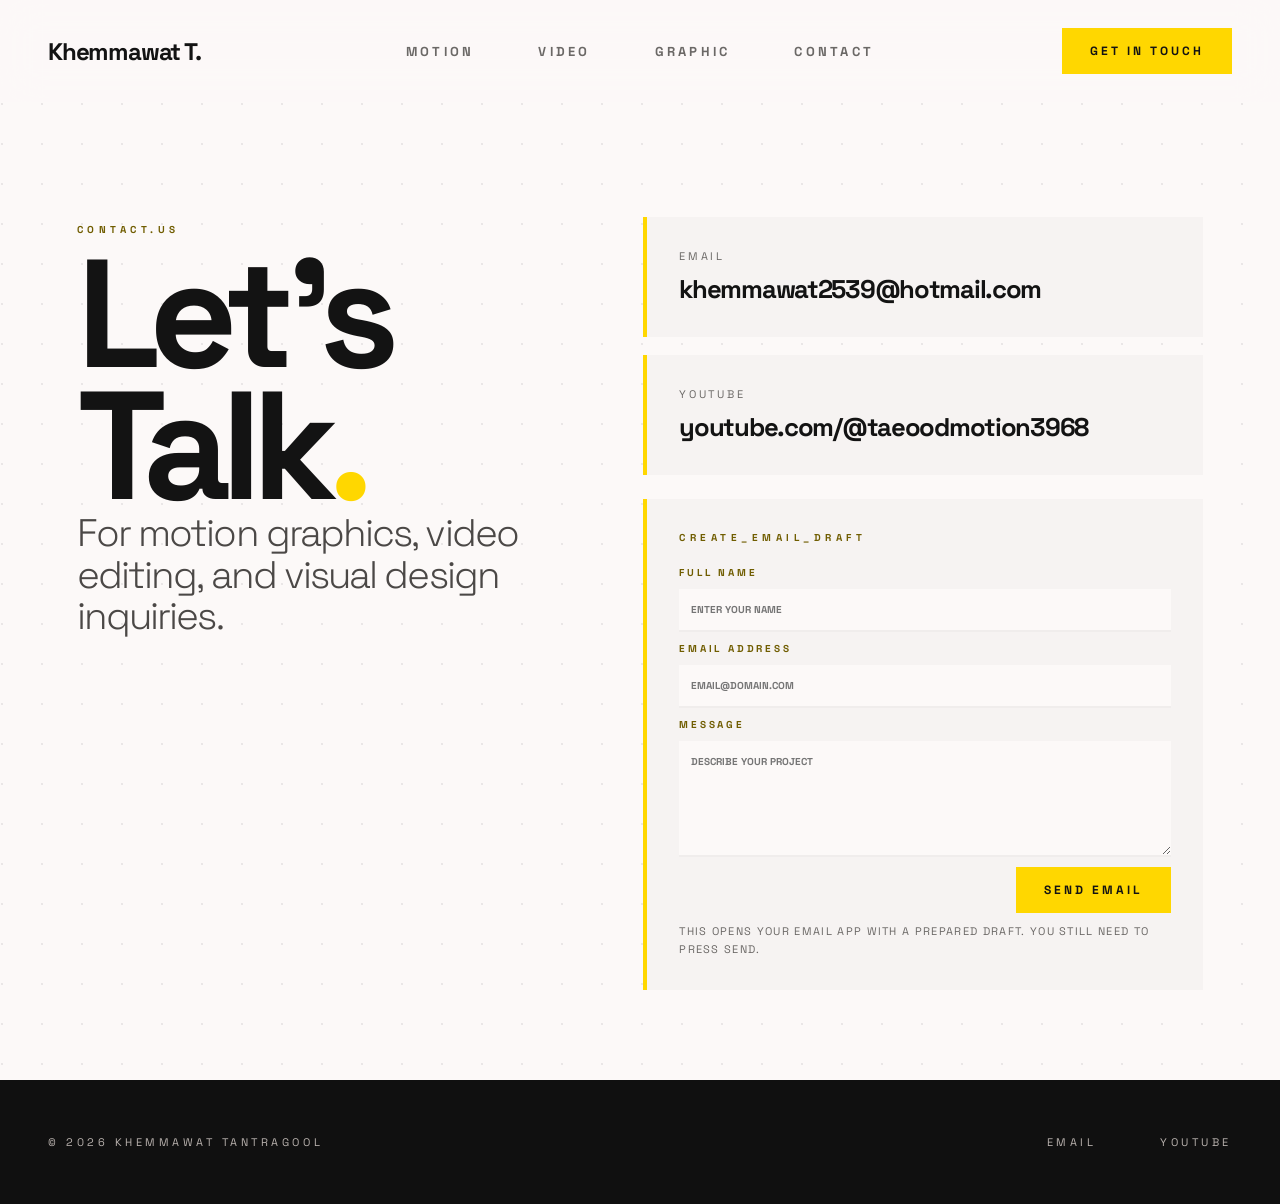
==== commit 10308bb7: "Add files via upload" ====
--- a/contact.html
+++ b/contact.html
@@ -48,7 +48,7 @@
         <label>Full name <input id="contactName" name="name" placeholder="ENTER YOUR NAME" required></label>
         <label>Email address <input id="contactEmail" name="email" type="email" placeholder="EMAIL@DOMAIN.COM" required></label>
         <label>Message <textarea id="contactMessage" name="message" placeholder="DESCRIBE YOUR PROJECT" required></textarea></label>
-        <button class="button primary" type="submit">Contact Me</button>
+        <button class="button primary" type="submit">Send Email</button>
         <p class="form-note">This opens your email app with a prepared draft. You still need to press send.</p>
       </form>
     </div>
--- a/css/style.css
+++ b/css/style.css
@@ -32,6 +32,16 @@
 
 .brand { font-size: clamp(18px, 2vw, 24px); font-weight: 800; letter-spacing: -0.05em; }
 .site-nav { display: flex; gap: clamp(28px, 5vw, 72px); font-size: 13px; font-weight: 700; letter-spacing: .25em; color: var(--muted); text-transform: uppercase; }
+
+.site-nav a {
+  display: inline-flex;
+  align-items: center;
+  justify-content: center;
+  min-height: 44px;
+  padding: 12px 14px;
+  margin: -12px -14px;
+}
+
 .site-nav a:hover { color: var(--deep-carbon); }
 
 .header-cta, .mini-button, .button {
@@ -155,37 +165,49 @@
 }
 
 .work-media::after { content: ""; position: absolute; inset: 0; background: linear-gradient(to top, rgba(0,0,0,.65), transparent 55%); z-index: 1; }
-.work-media img { width: 100%; height: 100%; object-fit: cover; filter: grayscale(100%) contrast(1.05); transition: filter .35s ease, transform .35s ease; }
-.work-media:hover img, .work-card.is-active .work-media img { filter: grayscale(0%) contrast(1.05); transform: scale(1.035); }
+.work-media img {
+  width: 100%;
+  height: 100%;
+  object-fit: cover;
+  filter: grayscale(100%) contrast(1.05);
+  transform: scale(1);
+  transition: filter .35s ease, transform .45s ease;
+}
+.work-media:hover img,
+.work-card.is-active .work-media img {
+  filter: grayscale(0%) contrast(1.05);
+  transform: scale(1.08);
+}
 
 .play-button {
   position: absolute;
   z-index: 2;
   inset: 50% auto auto 50%;
-  width: 62px;
-  height: 62px;
+  width: 72px;
+  height: 72px;
   transform: translate(-50%, -50%);
-  border: 1px solid var(--gold);
+  border: 0;
   border-radius: 50%;
-  background: rgba(19,19,19,.38);
-  backdrop-filter: blur(6px);
-  transition: transform .2s ease, border-width .2s ease, background .2s ease;
-}
-
-.work-media:hover .play-button, .work-card.is-active .play-button {
+  background: var(--gold);
+  backdrop-filter: none;
+  transition: transform .2s ease, background .2s ease;
+}
+
+.work-media:hover .play-button,
+.work-card.is-active .play-button {
   transform: translate(-50%, -50%) scale(1.08);
-  border-width: 2px;
-  background: rgba(19,19,19,.48);
+  background: var(--gold);
 }
 
 .play-button::before {
   content: "";
   position: absolute;
-  left: 25px;
-  top: 20px;
-  border-left: 17px solid var(--canvas);
-  border-top: 11px solid transparent;
-  border-bottom: 11px solid transparent;
+  left: 52%;
+  top: 50%;
+  transform: translate(-50%, -50%);
+  border-left: 18px solid var(--canvas);
+  border-top: 12px solid transparent;
+  border-bottom: 12px solid transparent;
 }
 
 .work-title {
@@ -199,6 +221,11 @@
   letter-spacing: -0.06em;
   text-transform: uppercase;
   text-align: left;
+}
+
+.work-media:hover .work-title,
+.work-card.is-active .work-title {
+  color: var(--gold);
 }
 
 .playlist-card { background: var(--gold); min-height: 100%; }
@@ -356,12 +383,7 @@
 
 .mouse-dot.is-visible { opacity: 1; }
 
-/* Safe reveal rule:
-   Without JS, all cards stay visible.
-   JS adds .js-enabled to <html>, then reveal animation is applied. */
-.js-reveal { opacity: 1; transform: translateY(0); }
-.js-enabled .js-reveal { opacity: 0; transform: translateY(26px); transition: opacity .55s ease, transform .55s ease; }
-.js-enabled .js-reveal.is-revealed { opacity: 1; transform: translateY(0); }
+
 
 .site-footer {
   display: flex;
@@ -380,6 +402,12 @@
   .menu-toggle { display: block; border: 0; background: var(--gold); padding: 12px 16px; font-weight: 800; letter-spacing: .18em; text-transform: uppercase; }
   .site-nav, .header-cta { display: none; }
   .site-nav.is-open { display: grid; grid-column: 1 / -1; gap: 18px; padding-top: 18px; }
+
+  .site-nav a {
+    min-height: 48px;
+    padding: 14px 0;
+    margin: 0;
+  }
   .hero, .profile-band, .contact-page { grid-template-columns: 1fr; }
   .hero-actions { width: 100%; max-width: 360px; }
   .work-grid { grid-template-columns: 1fr 1fr; }
@@ -401,7 +429,50 @@
   .footer-links { align-items: start; flex-direction: column; gap: 16px; }
   .modal-panel { margin-top: 11vh; }
   .mouse-dot { display: none; }
-  .work-media img { filter: grayscale(0%) contrast(1.05); }
+  .work-media img { filter: grayscale(0%) contrast(1.05); transform: scale(1); }
   .play-button { width: 54px; height: 54px; }
-  .play-button::before { left: 22px; top: 17px; }
-}
+  .play-button::before {
+    border-left-width: 15px;
+    border-top-width: 10px;
+    border-bottom-width: 10px;
+  }
+}
+
+
+
+/* V4 animation rules:
+   Desktop = hover only.
+   Mobile = scroll reveal once.
+   Without JS, all content stays visible. */
+.js-reveal {
+  opacity: 1;
+  transform: translateY(0);
+}
+
+@media (min-width: 901px) {
+  .work-card.is-active .work-media img {
+    filter: grayscale(100%) contrast(1.05);
+    transform: scale(1);
+  }
+
+  .work-card.is-active .play-button {
+    transform: translate(-50%, -50%);
+  }
+
+  .work-card.is-active .work-title {
+    color: var(--canvas);
+  }
+}
+
+@media (max-width: 900px) {
+  .js-enabled .js-reveal {
+    opacity: 0;
+    transform: translateY(26px);
+    transition: opacity .55s ease, transform .55s ease;
+  }
+
+  .js-enabled .js-reveal.is-revealed {
+    opacity: 1;
+    transform: translateY(0);
+  }
+}
